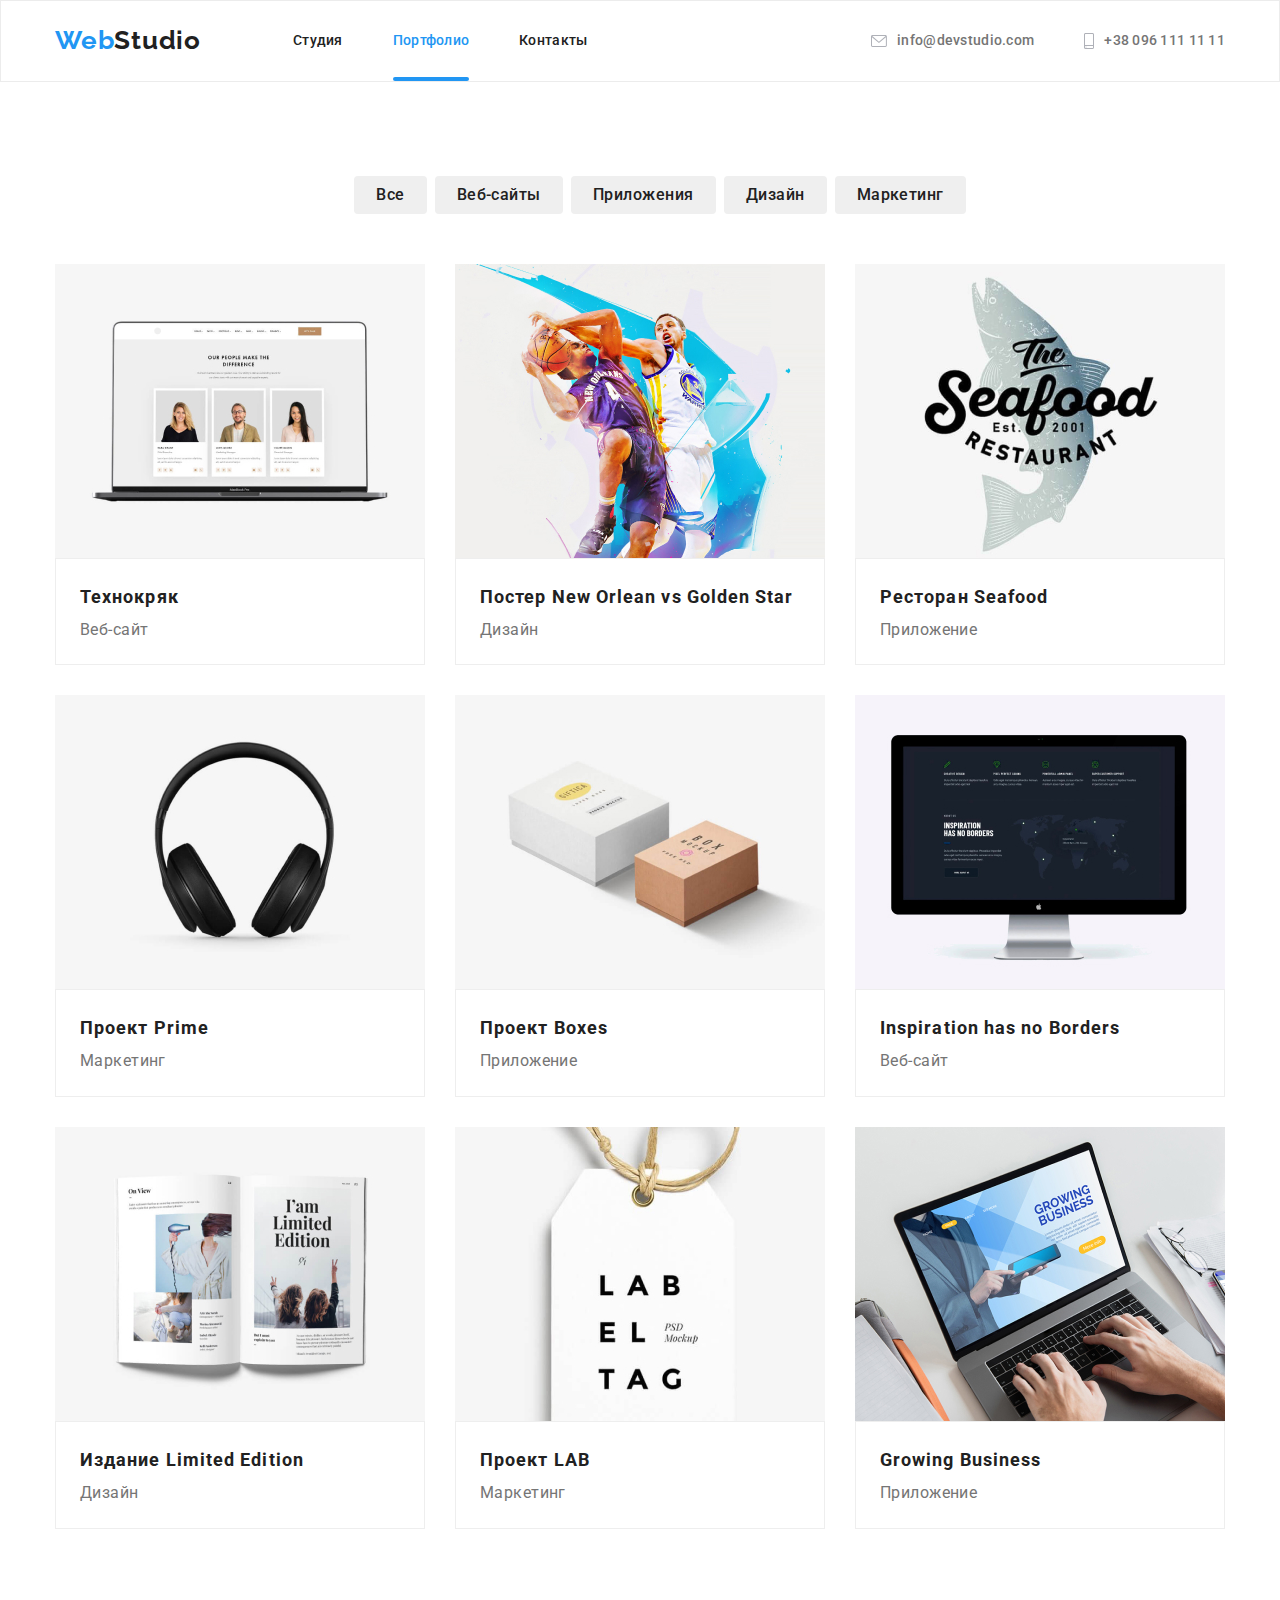
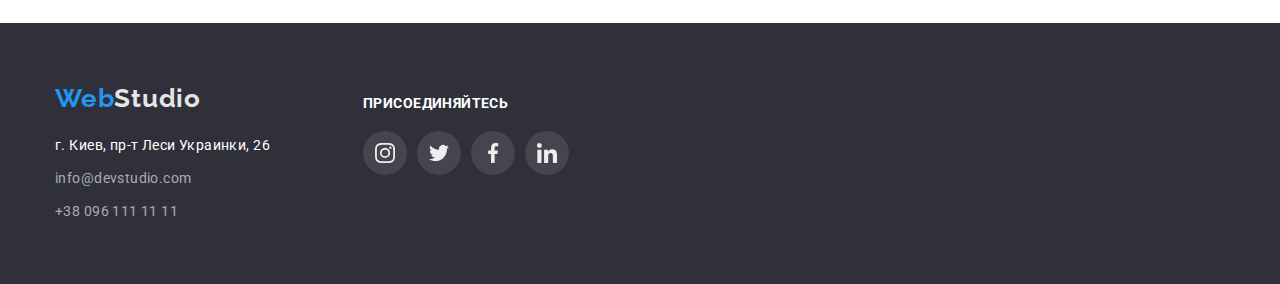
==== portfolio.html @ d17cd8bb "Initial commit" ====
<!DOCTYPE html>
<html lang="ru">
  <head>
    <meta charset="UTF-8" />
    <meta http-equiv="X-UA-Compatible" content="IE=edge" />
    <meta name="viewport" content="width=device-width, initial-scale=1.0" />
    <link
      href="https://fonts.googleapis.com/css2?family=Raleway:wght@700&family=Roboto:wght@400;500;700;900&display=swap"
      rel="stylesheet"
    />
    <link
      href="https://cdnjs.cloudflare.com/ajax/libs/modern-normalize/1.0.0/modern-normalize.min.css"
      rel="stylesheet"
    />
    <link rel="stylesheet" href="./css/styles.css" />
    <title>Портфолио</title>
  </head>
  <body class="body">
    <main>
      <header class="header portfolio-header">
        <div class="container main-nav">
          <nav class="header-nav">
            <a class="link logo" href="./index.html" lang="en"
              >Web<span class="logo-studio">Studio</span></a
            >
            <ul class="list header-list">
              <li class="header-item">
                <a class="link header-link" href="./index.html"> Студия</a>
              </li>
              <li class="header-item">
                <a class="link header-link current" href="./portfolio.html">
                  Портфолио</a
                >
              </li>
              <li class="header-item">
                <a class="link header-link" href="">Контакты</a>
              </li>
            </ul>
          </nav>
          <ul class="list header-list">
            <li class="header-item">
              <a
                class="link header-link-contakts"
                href="mailto:info@devstudio.com"
              >
                <svg class="header-contakts-icon" width="16" height="12">
                  <use href="./images/icons.svg#icon-envelope"></use>
                </svg>
                info@devstudio.com</a
              >
            </li>
            <li class="header-item">
              <a class="link header-link-contakts" href="tel:+380961111111">
                <svg class="header-contakts-icon" width="10" height="16">
                  <use href="./images/icons.svg#icon-smartphone"></use>
                </svg>
                +38 096 111 11 11</a
              >
            </li>
          </ul>
        </div>
      </header>
      <section class="portfolio-works">
        <div class="container">
          <h1 class="portfolio-title">Наши работы</h1>
          <ul class="list menu-list">
            <li class="menu-item">
              <button class="portfolio-menu" type="button">Все</button>
            </li>
            <li class="menu-item">
              <button class="portfolio-menu" type="button">Веб-сайты</button>
            </li>
            <li class="menu-item">
              <button class="portfolio-menu" type="button">Приложения</button>
            </li>
            <li class="menu-item">
              <button class="portfolio-menu" type="button">Дизайн</button>
            </li>
            <li class="menu-item">
              <button class="portfolio-menu" type="button">Маркетинг</button>
            </li>
          </ul>

          <ul class="list portfolio-list">
            <li class="portfolio-item">
              <a class="link portfolio-link" href="">
                <div class="portfolio-container">
                  <img
                    class="portfolio-img"
                    src="./images/portfolio-img1.jpg"
                    alt="Ноутбук с открытым веб-сайтом"
                    width="370"
                    height="294"
                  />
                  <div class="portfolio-slider">
                    <p class="slider-text">
                      Ресурс пропонує комплексні пропозиції з різним рівнем
                      функціоналу та сервісів. Все це дозволить відвідувачу
                      отримати вичерпні відомості про компанію чи приватну
                      особу.
                    </p>
                  </div>
                </div>
                <div class="portfolio-descript">
                  <h2 class="example-title">Технокряк</h2>
                  <p class="example-desc">Веб-сайт</p>
                </div>
              </a>
            </li>
            <li class="portfolio-item">
              <a class="link portfolio-link" href="">
                <div class="portfolio-container">
                  <img
                    class="portfolio-img"
                    src="./images/portfolio-img2.jpg"
                    alt="Два игрока баскетболиста борятся за мяч"
                    width="370"
                    height="294"
                  />
                  <div class="portfolio-slider">
                    <p class="slider-text">
                      Ресурс пропонує комплексні пропозиції з різним рівнем
                      функціоналу та сервісів. Все це дозволить відвідувачу
                      отримати вичерпні відомості про компанію чи приватну
                      особу.
                    </p>
                  </div>
                </div>
                <div class="portfolio-descript">
                  <h2 class="example-title">
                    Постер New Orlean vs Golden Star
                  </h2>
                  <p class="example-desc">Дизайн</p>
                </div>
              </a>
            </li>
            <li class="portfolio-item">
              <a class="link portfolio-link" href="">
                <div class="portfolio-container">
                  <img
                    class="portfolio-img"
                    src=".//images/portfolio-img3.jpg "
                    alt="Название ресторана на фоне рыбы"
                    width="370"
                    height="294"
                  />
                  <div class="portfolio-slider">
                    <p class="slider-text">
                      Ресурс пропонує комплексні пропозиції з різним рівнем
                      функціоналу та сервісів. Все це дозволить відвідувачу
                      отримати вичерпні відомості про компанію чи приватну
                      особу.
                    </p>
                  </div>
                </div>
                <div class="portfolio-descript">
                  <h2 class="example-title">Ресторан Seafood</h2>
                  <p class="example-desc">Приложение</p>
                </div>
              </a>
            </li>
            <li class="portfolio-item">
              <a class="link portfolio-link" href="">
                <div class="portfolio-container">
                  <img
                    class="portfolio-img"
                    src="./images/portfolio-img4.jpg"
                    alt="Беспроводные наушники"
                    width="370"
                    height="294"
                  />
                  <div class="portfolio-slider">
                    <p class="slider-text">
                      Ресурс пропонує комплексні пропозиції з різним рівнем
                      функціоналу та сервісів. Все це дозволить відвідувачу
                      отримати вичерпні відомості про компанію чи приватну
                      особу.
                    </p>
                  </div>
                </div>
                <div class="portfolio-descript">
                  <h2 class="example-title">Проект Prime</h2>
                  <p class="example-desc">Маркетинг</p>
                </div>
              </a>
            </li>
            <li class="portfolio-item">
              <a class="link portfolio-link" href="">
                <div class="portfolio-container">
                  <img
                    class="portfolio-img"
                    src="./images/portfolio-img5.jpg"
                    alt="Два коробка"
                    width="370"
                    height="294"
                  />
                  <div class="portfolio-slider">
                    <p class="slider-text">
                      Ресурс пропонує комплексні пропозиції з різним рівнем
                      функціоналу та сервісів. Все це дозволить відвідувачу
                      отримати вичерпні відомості про компанію чи приватну
                      особу.
                    </p>
                  </div>
                </div>
                <div class="portfolio-descript">
                  <h2 class="example-title">Проект Boxes</h2>
                  <p class="example-desc">Приложение</p>
                </div>
              </a>
            </li>
            <li class="portfolio-item">
              <a class="link portfolio-link" href="">
                <div class="portfolio-container">
                  <img
                    class="portfolio-img"
                    src="./images/portfolio-img6.jpg"
                    alt="Монитор с открытым веб-сайтом"
                    width="370"
                    height="294"
                  />
                  <div class="portfolio-slider">
                    <p class="slider-text">
                      Ресурс пропонує комплексні пропозиції з різним рівнем
                      функціоналу та сервісів. Все це дозволить відвідувачу
                      отримати вичерпні відомості про компанію чи приватну
                      особу.
                    </p>
                  </div>
                </div>
                <div class="portfolio-descript">
                  <h2 class="example-title">Inspiration has no Borders</h2>
                  <p class="example-desc">Веб-сайт</p>
                </div>
              </a>
            </li>
            <li class="portfolio-item">
              <a class="link portfolio-link" href="">
                <div class="portfolio-container">
                  <img
                    class="portfolio-img"
                    src="./images/portfolio-img7.jpg"
                    alt="Развернутый женский журнал"
                    width="370"
                    height="294"
                  />
                  <div class="portfolio-slider">
                    <p class="slider-text">
                      Ресурс пропонує комплексні пропозиції з різним рівнем
                      функціоналу та сервісів. Все це дозволить відвідувачу
                      отримати вичерпні відомості про компанію чи приватну
                      особу.
                    </p>
                  </div>
                </div>
                <div class="portfolio-descript">
                  <h2 class="example-title">Издание Limited Edition</h2>
                  <p class="example-desc">Дизайн</p>
                </div>
              </a>
            </li>
            <li class="portfolio-item">
              <a class="link portfolio-link" href="">
                <div class="portfolio-container">
                  <img
                    class="portfolio-img"
                    src="./images/portfolio-img8.jpg"
                    alt="Бумажная бирка с логотипом"
                    width="370"
                    height="294"
                  />
                  <div class="portfolio-slider">
                    <p class="slider-text">
                      Ресурс пропонує комплексні пропозиції з різним рівнем
                      функціоналу та сервісів. Все це дозволить відвідувачу
                      отримати вичерпні відомості про компанію чи приватну
                      особу.
                    </p>
                  </div>
                </div>
                <div class="portfolio-descript">
                  <h2 class="example-title">Проект LAB</h2>
                  <p class="example-desc">Маркетинг</p>
                </div>
              </a>
            </li>
            <li class="portfolio-item">
              <a class="link portfolio-link" href="">
                <div class="portfolio-container">
                  <img
                    class="portfolio-img"
                    src="./images/portfolio-img9.jpg"
                    alt="Человек за ноутбуком с открытым приложением"
                    width="370"
                    height="294"
                  />
                  <div class="portfolio-slider">
                    <p class="slider-text">
                      Ресурс пропонує комплексні пропозиції з різним рівнем
                      функціоналу та сервісів. Все це дозволить відвідувачу
                      отримати вичерпні відомості про компанію чи приватну
                      особу.
                    </p>
                  </div>
                </div>
                <div class="portfolio-descript">
                  <h2 class="example-title">Growing Business</h2>
                  <p class="example-desc">Приложение</p>
                </div>
              </a>
            </li>
          </ul>
        </div>
      </section>
    </main>

    <footer class="footer">
      <div class="container">
        <div class="footer-container">
          <div class="footer-contacts">
            <a class="link logo footer-logo" href="./index.html" lang="en"
              >Web<span class="logo-studio-footer">Studio</span></a
            >
            <address class="footer-address">
              <p>г. Киев, пр-т Леси Украинки, 26</p>
              <a class="link footer-link" href="mailto:info@devstudio.com">
                info@devstudio.com</a
              >
              <br />
              <a class="link footer-link" href="tel:+380961111111">
                +38 096 111 11 11</a
              >
            </address>
          </div>
          <div class="social-footer">
            <h3 class="footer-social-title">ПРИСОЕДИНЯЙТЕСЬ</h3>
            <ul class="list footer-social">
              <li class="social-link-item">
                <a class="social-link-footer" href="">
                  <svg class="icon-social" width="20" height="20">
                    <use href="./images/icons.svg#icon-instagram-2"></use>
                  </svg>
                </a>
              </li>
              <li class="social-link-item">
                <a class="social-link-footer" href="">
                  <svg class="icon-social" width="20" height="20">
                    <use href="./images/icons.svg#icon-twitter-1"></use>
                  </svg>
                </a>
              </li>
              <li class="social-link-item">
                <a class="social-link-footer" href="">
                  <svg class="icon-social" width="20" height="20">
                    <use href="./images/icons.svg#icon-facebook-1"></use>
                  </svg>
                </a>
              </li>
              <li class="social-link-item">
                <a class="social-link-footer" href="">
                  <svg class="icon-social" width="20" height="20">
                    <use href="./images/icons.svg#icon-linkedin-1"></use>
                  </svg>
                </a>
              </li>
            </ul>
          </div>
        </div>
      </div>
    </footer>
  </body>
</html>
---- css/styles.css ----
:root {
    /*   Цветовая палитра  */
    --bakrnd-color-first: #E5E5E5;
    --bakrnd-color-second: #F5F4FA;
    --footer-color: #2F303A;
    --text-color-first: #757575;
    --text-color-tittle: #212121;
    --text-color-footer: rgba(255, 255, 255, 0.6);
    --text-banner-color: #FFFFFF;
    --accent-color: #2196F3;

    /*Шрифты */
    --first-font: "Roboto";
    --logo-font: "Raleway";

    --transition-duration: 250ms;
    --time-funcsion: cubic-bezier(0.4, 0, 0.2, 1);
    --animation-time: 250ms cubic-bezier(0.4, 0, 0.2, 1);
}

/*   Основные стили */
body {
    font-family: "Roboto","Raleway", sans-serif;
    color: var(--text-color-first);
    font-weight: 400;
    font-size: 14px;
    
    letter-spacing: 0.03em;
}

.container{
    width: 1200px;
    padding-right: 15px;
    padding-left: 15px;
    margin-left: auto;
    margin-right: auto;
   
}


 ul, h1, h2, h3, p {
    margin: 0;
}
.main{
    line-height: 1.71;
}
.link {
    color: var(--text-color-tittle);
    text-decoration: none;
}

.list {
    list-style: none;
}


.link:hover,
.link:focus,
.link:active {
    color: var(--accent-color);
    fill: currentColor;
}

.footer,
.banner {
    background-color: var(--footer-color);
}

.header-nav .header-link.current {
    color: var(--accent-color);
}

/*   Стили хедера  */
.header-link{
    position: relative;
    display: block;
    padding-top: 32px;
    padding-bottom: 32px;
    transition: color var(--animation-time);
}
.header-link::after {
    content: '';
    display: block;
    width: 100%;
    height: 4px;
    background-color: #2196F3;
    border-radius: 2px;
    position: absolute;
    left: 0;
    bottom: 0;
   opacity: 0;
   transition: opacity 250ms var(--time-funcsion);
}

.header-link.current::after{
    opacity: 1;
}

.main-nav{
    display: flex;
    align-items: center;
    margin-left: auto;
    align-self: flex-end;
    height: 80px;

    }

.header-nav{
    display: flex;
}    
.logo{
    padding-top: 24px;
    padding-bottom: 25px;
  
}
.header-list {
    display: flex;
    padding-left: 0px;
    margin-left: auto;
    font-weight: 500;
    font-size: 14px;
    line-height: 1.14;
    letter-spacing: 0.02em;
    justify-content: center;
    
  
}
.header-link-contakts{
    display: flex;
    align-items: center;
    transition: fill var(--animation-time);
}
.header-list .header-item{
    margin-right: 50px;
    fill: #afb1b8;
  

}


.header-list .header-item:last-child{
    margin-right: 0px;
}

.header-link-contakts {

    color: var(--text-color-first);
    height: 16px;
    gap: 10px;
}

.logo {
    display: flex;
    margin-right: 93px;
    width: 145px;
    height: 31px;
    color: var(--accent-color);
    font-family: var(--logo-font);
    font-weight: 700;
    font-size: 26px;
    line-height: 1.19;
    letter-spacing: 0.03em;
}

.logo-studio {
    color: var(--text-color-tittle);

}
.list-techology{
    display: flex;
}
.technology-item{
    width: 270px;
}
/*   Стили футера  */
.footer{
padding-top: 60px;
padding-bottom: 60px;
}

.footer-logo{
padding: 0;
margin-bottom: 20px;


}
.footer-address {
    color: var(--text-banner-color);
    font-style: normal;
    line-height: 1.71;
}

.footer-link {
    display: inline-block;
    margin-top: 9px;
    color: var(--text-color-footer);
    transition: color var(--animation-time);

}

.logo-studio-footer{
    color: var(--bakrnd-color-first);

}

.footer-social-title{
    font-family: 'Roboto';
        font-weight: 700;
        font-size: 14px;
        line-height: 16px;
        letter-spacing: 0.03em;
        text-transform: uppercase;
        color: #FFFFFF;
        padding-top: 12px;
        padding-bottom: 20px;
}
.footer-container{
    display: flex;
    
}
.footer-contacts{
    display: inline-block;
    padding-right: 70px;
}
.social-footer{
    display: inline-block;
   
    width: 206px;
    height: 80px;
 
}

.footer-social {
    display: flex;
    padding-bottom: 30px;
    padding-left: 0px;
    justify-content: center;
}

.social-link-footer {
    display: flex;
    width: 44px;
    height: 44px;
    border: 0;
    border-radius: 50%;
    justify-content: center;
    align-items: center;
    color: #EEEEEE;
    background: rgba(255, 255, 255, 0.1);
    transition: background-color var(--animation-time);

}

.social-link-item {
    display: flex;


}

.social-link-item:not(:last-child) {
    margin-right: 10px;
}

.icon-social {
    fill: currentColor
}

.social-link-footer:hover,
.social-link-footer:focus {
    color: #EEEEEE;
    background-color: var(--accent-color);
}


/*   Стили main  */
.banner-title{
margin-left: auto;
margin-right: auto;
margin-bottom: 30px;
}
.banner-button {
    display: block;
    font-family: var(--first-font);
    color: var(--text-banner-color);
    font-weight: 700;
    font-size: 16px;
    line-height: 1.88;
    letter-spacing: 0.06em;
    margin-left: auto;
    margin-right: auto;
    padding: 10px 32px;
    background-color: var(--accent-color);
    box-shadow: 0px 4px 4px rgba(0, 0, 0, 0.15);
    border-radius: 4px;
    transition: color var(--animation-time);
}

.banner{
    padding-top: 200px;
    padding-bottom: 200px;
    background-image: linear-gradient(rgba(47, 48, 58, 0.4), rgba(47, 48, 58, 0.4)), url(../images/header-img.jpg);
    background-color: rgba(47, 48, 58, 0.4);
    background-repeat: no-repeat;
    background-position: center;
    box-shadow: 0px 4px 4px rgba(0, 0, 0, 0.25);
    max-width: 1600px;
    max-height: 600px;
    margin-left: auto;
    margin-right: auto;
 
    
}
.title {
    color: var(--text-color-tittle);
    font-size: 14px;
    font-weight: 700;
    line-height: 1.14;
}

.backdrop {
    position: fixed;
    top: 0;
    left: 0;
    width: 100%;
    height: 100%;
    background-color: rgba(0, 0, 0, 0.2);
    opacity: 1;
    visibility: visible;
        transition: opacity 250ms cubic-bezier(0.4, 0, 0.2, 1), visibility 250ms cubic-bezier(0.4, 0, 0.2, 1);
}

.backdrop.is-hidden {
    opacity: 0;
    visibility: hidden;
}

.modal {
    position: absolute;
    top: 50%;
    left: 50%;
    background-color: var(--bakrnd-color-second);
    min-width: 528px;
    min-height: 581px;
    box-shadow: 0px 1px 3px rgb(0 0 0 / 12%), 0px 1px 1px rgb(0 0 0 / 14%), 0px 2px 1px rgb(0 0 0 / 20%);
    border-radius: 4px;
    opacity: 1;
    transform: scale(1) translate(-50%, -50%);
transition: transform 250ms cubic-bezier(0.4, 0, 0.2, 1);
    
           
}

.close-button {
    position: absolute;
    top: 8px;
    right: 8px;
    width: 30px;
    height: 30px;
    border-radius: 50%;
    border: 1px solid rgba(0, 0, 0, 0.1);
    padding: 0;
    cursor: pointer;
    fill: #000000;
    background-color: rgba(255, 255, 255, 1);
    transition: fill var(--animation-time);
}

.icon-close {
    position: absolute;
    top: 50%;
    left: 50%;
    transform: translate(-50%, -50%);
}

.close-button:hover,
.close-button:focus {
    fill: var(--accent);
}

.list-techology{
    padding: 0;
    justify-content: space-between;
    height: 101px;
    

}
.icon-box{
    display: flex;
    justify-content: center;
    align-items: center;
    width: 270px;
    height: 120px;
    border-radius: 4px;
    background-color: var(--bakrnd-color-second);
    margin-bottom: 30px;
}
.techology-item{
    width: 270px;
    
}
.technology-item:not(:first-child) {
    margin-left: 30px;
}
.techology-item-title{
    margin-bottom: 10px;
}

.techology{
    padding-top: 94px;
    padding-bottom: 94px;
}

.technology-title{
    display: none;
}
.works{
padding-top: 94px;
padding-bottom: 94px;
}

  .works-list{
    display: flex;
    justify-content: space-between;
    padding-left: 0px;
    
  }

  .works-title{
    margin-bottom: 50px;
    
  }

  .works-img, .team-img, .portfolio-img{
    display: block;
  }
  .works-item{
    position: relative;
  }
.item-overlay{
    position: absolute;
        bottom: 0;
        left: 0;
        width: 100%;
        height: 70px;
        background-color: rgba(47, 48, 58, 0.8);
        display: flex;
        justify-content: center;
        align-items: center;
}

  .overlay-text{
    font-size: 14px;
        font-weight: 700;
        line-height: 1.14;
        text-transform: uppercase;
        color: var(--text-banner-color);
        margin: 0;
  }
  .team{
    background-color: var(--bakrnd-color-second);
    padding-top: 94px;
    padding-bottom: 94px;
  }
  .team-list{
    display: flex;
    padding-left: 0px;
  
    justify-content: space-between;
  }
.team-item{
background: #FFFFFF;
    box-shadow: 0px 1px 3px rgba(0, 0, 0, 0.12), 0px 1px 1px rgba(0, 0, 0, 0.14), 0px 2px 1px rgba(0, 0, 0, 0.2);
    border-radius: 0px 0px 4px 4px;
}

.team-item:not(:first-child) {
    margin-left: 30px;
}
  .team-title, .clients-title{

    margin-bottom: 50px;
  }
.team-title,
.works-title,.clients-title {
    font-size: 36px;
    line-height: 1.17;
    text-align: center;
}
.team-descript{
background: #FFFFFF;
    padding: 30px 0px;
}

.team-worker-name {
   
    font-weight: 500;
    font-size: 16px;
    line-height: 1.188;
    text-align: center;
}

.team-worker-descr {
    margin-top: 10px;
    font-size: 16px;
    line-height: 1.188;
    text-align: center;
}
.team-social{
    display: flex;
    padding-top: 16px;
    padding-left: 0px;
    justify-content: center;
}
.social-link{
    display: flex;
    width: 44px;
    height: 44px;
    border: 0;
    border-radius: 50%;
justify-content: center;
    align-items: center;
    color: #afb1b8;
    transition: fill var(--animation-time);
    transition: background-color var(--animation-time);
   
}
.social-link-item{
display: flex;


}
.social-link-item:not(:last-child) {
    margin-right: 10px;
}
.icon-social{
    fill: currentColor;
    transition: color var(--animation-time);
    transition: background-color var(--animation-time);
}

.social-link:hover,
.social-link:focus {
    color: #EEEEEE;
    background-color: var(--accent-color);
}
.clients{
 
    padding-top: 94px;
    padding-bottom: 94px;
}
.clients-list{
        display: flex;
        justify-content: space-between;
        padding-left: 0px;
        transition: color var(--animation-time);
}
.banner-title {
    color: var(--text-banner-color);
    font-weight: 900;
    font-size: 44px;
    line-height: 1.36;
    letter-spacing: 0.06em;
    text-align: center;
    text-transform: uppercase;
}
.clients-link{

color: #afb1b8;
   width: 100%;
   height: 100%;
display: flex;
    justify-content: center;
    align-items: center;
    transition: border var(--animation-time);
    
    
}

.clients-item{
display: flex;
    justify-content: center;
    align-items: center;
    height: 92px;
    width: 170px;
    border:  1px solid #AFB1B8;
    border-radius: 4px;
    fill:#afb1b8;
 

}
.clients-icon{
   
    fill: #afb1b8;
    transition: fill var(--animation-time);
    
}
.clients-link:hover svg, .clients-link:focus svg{
    fill: currentColor;
}


.clients-icon:hover,
.clients-icon:focus {
    fill: currentColor;
}
.clients-item:hover, .clients-item:focus{
    border-color: #2196F3;
    fill: currentColor;
 
}


/* Портфолио стили */
.portfolio-header{
    border: 1px solid #ECECEC;
}
.portfolio-works{
    padding-top: 94px;
    padding-bottom: 94px;
}
.example-title {
    color: var(--text-color-tittle);
    font-weight: 700;
    font-size: 18px;
    line-height: 2;
    letter-spacing: 0.06em;
}
.portfolio-title{
    display: none;
}
.menu-list{
    display: flex;
    justify-content: center;
    margin-bottom: 50px;

}
.portfolio-descript{
    border: 1px solid #EEEEEE;
    padding: 20px 24px;
}


.example-desc {
    color: var(--text-color-first);
    font-size: 16px;
    line-height: 1.86;
}


.portfolio-menu {
    padding: 6px 22px;
    border: 0;
    border-radius: 4px;
    font-family: var(--first-font);
    color: var(--text-color-tittle);
    font-weight: 500;
    font-size: 16px;
    line-height: 1.6;
    text-align: center;
    letter-spacing: 0.03em;
    cursor: pointer;
    transition: background-color var(--transition-duration) var(--time-funcsion),
            color var(--transition-duration) var(--time-funcsion),
            box-shadow var(--transition-duration) var(--time-funcsion);
}

.menu-item:not(:last-child) {
    margin-right: 8px;
}
.portfolio-menu:hover,
.portfolio-menu:focus {
    color: var(--text-banner-color);
    background-color: var(--accent-color);
    box-shadow: 0px 3px 1px rgba(0, 0, 0, 0.1), 0px 1px 2px rgba(0, 0, 0, 0.08), 0px 2px 2px rgba(0, 0, 0, 0.12);
}

.portfolio-container{
    position: relative;
    overflow: hidden;
}



.portfolio-list{
    display: flex;
    padding-left: 0px;
    flex-wrap: wrap;
    gap: 30px;
    justify-content: space-between;
    align-content: space-between;
}
.portfolio-link{
    display: block;
    transition: box-shadow var(--animation-time)

}
.portfolio-link:hover, 
.portfolio-link:focus{
box-shadow: 0px 1px 1px rgba(0, 0, 0, 0.12), 0px 4px 4px rgba(0, 0, 0, 0.06), 1px 4px 6px rgba(0, 0, 0, 0.16);
}

.slider-text {
    font-weight: 400;
        color: #fff;
        font-size: 18px;
        line-height: 1.5;
        padding: 63px 24px 63px 24px;
        margin: 0;
}

.portfolio-slider{

    position: absolute;
        bottom: -1%;
        width: 100%;
        height: 100%;
        background-color: rgba(33, 150, 243, 0.9);
        transform: translateY(100%);
        transition: transform 250ms cubic-bezier(0.4, 0, 0.2, 1);
      
     
}
.portfolio-link:hover .portfolio-slider
 {
    transform: translateY(0);
}
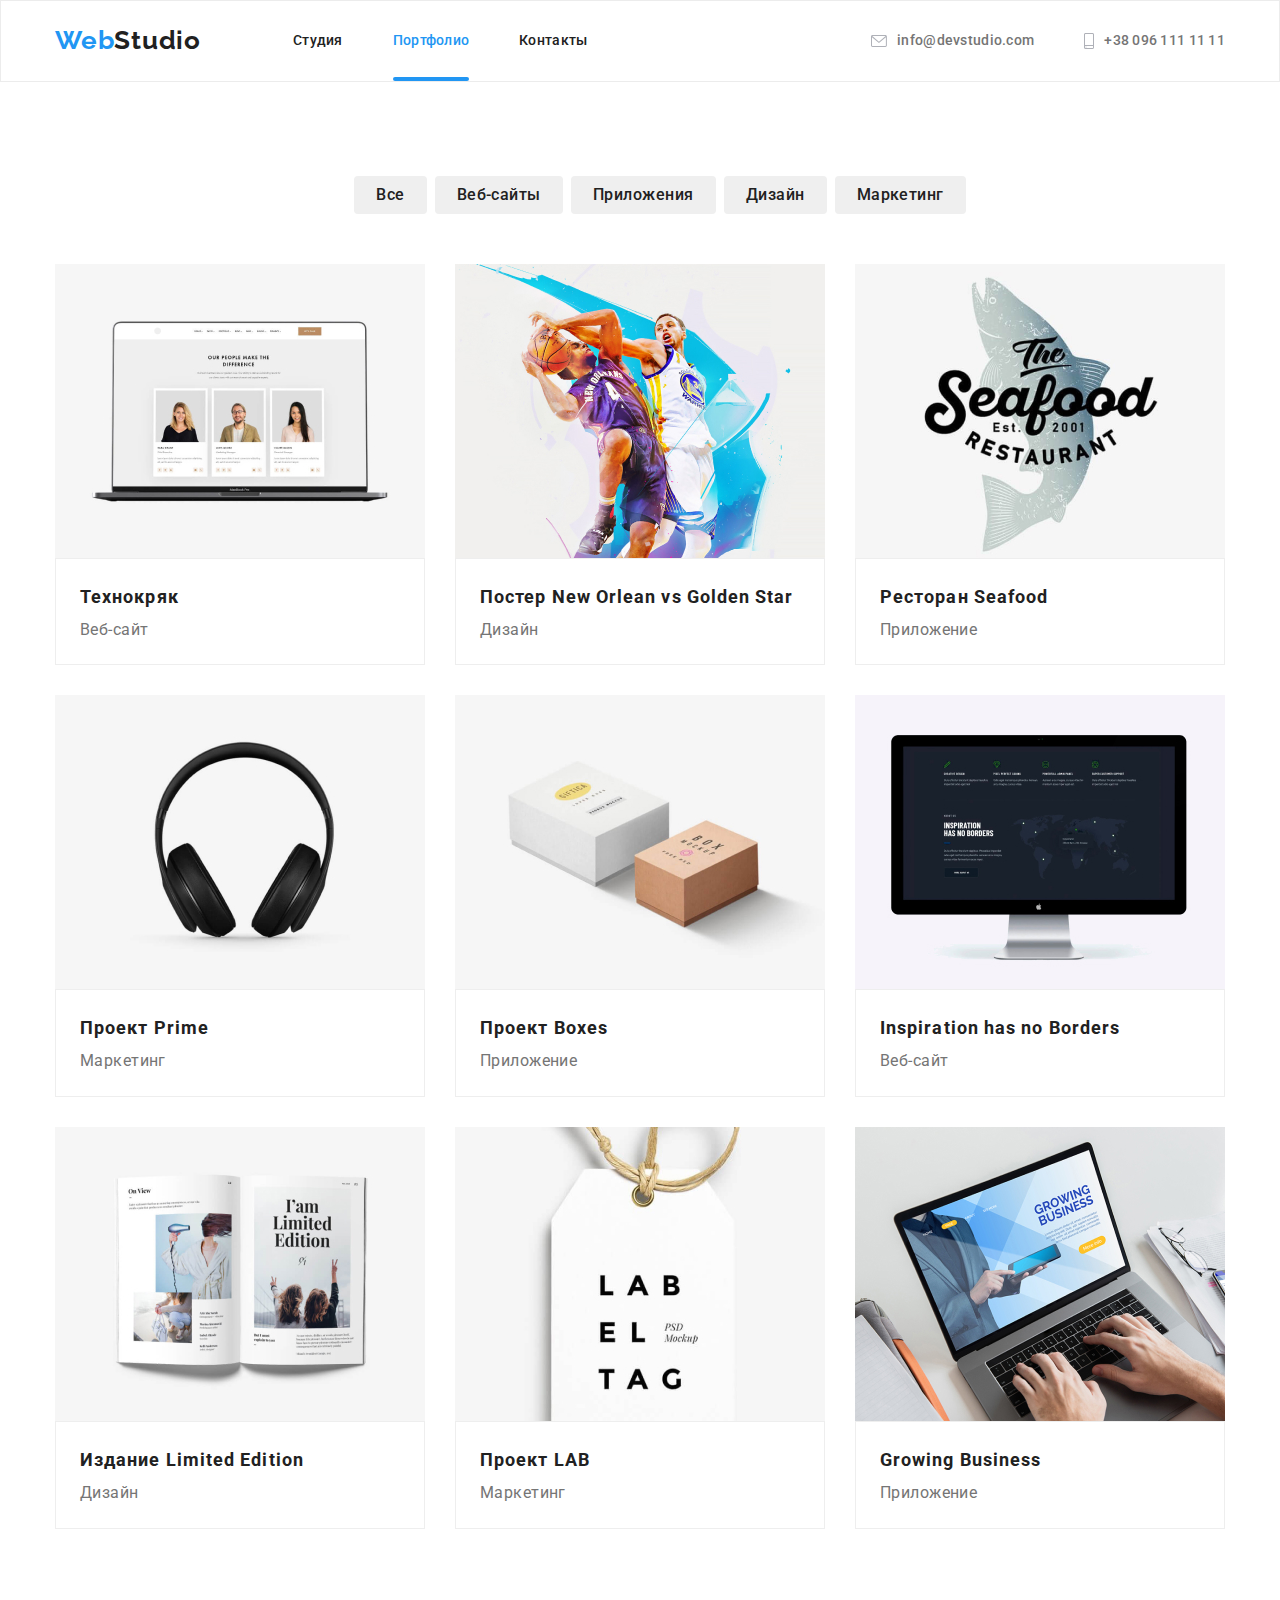
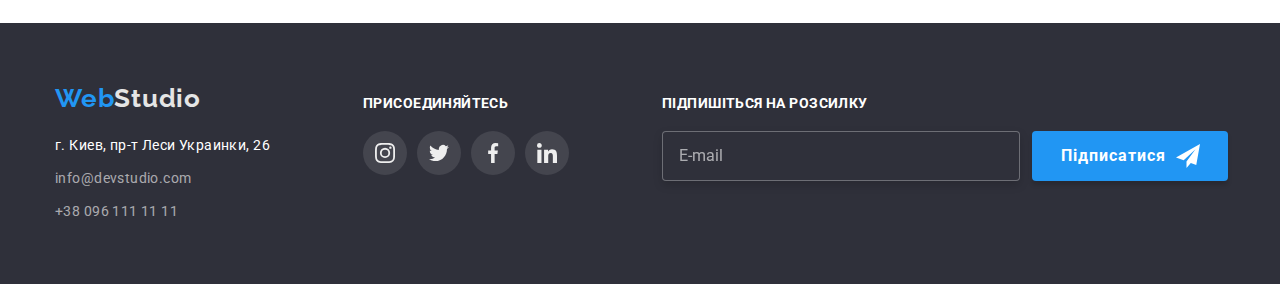
==== commit 3522e553: "First old version from notebook" ====
--- a/portfolio.html
+++ b/portfolio.html
@@ -365,6 +365,25 @@
               </li>
             </ul>
           </div>
+          <div class="footer-form-container">
+            <h3 class="footer-social-title">Підпишіться на розсилку</h3>
+            <p class="title-subscribe"></p>
+            <div class="footer-form-fild">
+              <label for="footer-subscribe" class="footer-form-lable"></label>
+              <input
+                id="footer-subscribe"
+                type="email"
+                name="email"
+                class="footer-subscribe"
+                placeholder="E-mail"
+              />
+              <button type="submit" class="button button-footer">
+                <svg class="button-footer-icon" width="24px" height="24px">
+                  <use href="./images/icons.svg#icon-icon-send"></use></svg
+                >Підписатися
+              </button>
+            </div>
+          </div>
         </div>
       </div>
     </footer>
--- a/css/styles.css
+++ b/css/styles.css
@@ -53,6 +53,18 @@
     list-style: none;
 }
 
+.visually-hidden {
+    position: absolute;
+    width: 1px;
+    height: 1px;
+    margin: -1px;
+    border: 0;
+    padding: 0;
+    white-space: nowrap;
+    clip-path: inset(100%);
+    clip: rect(0 0 0 0);
+    overflow: hidden;
+}
 
 .link:hover,
 .link:focus,
@@ -224,7 +236,7 @@
 }
 .social-footer{
     display: inline-block;
-   
+    
     width: 206px;
     height: 80px;
  
@@ -271,6 +283,72 @@
     background-color: var(--accent-color);
 }
 
+.footer-form-container{
+margin-left: 93px;
+}
+
+.footer-form {
+    display: flex;
+    margin-right: 0;
+}
+
+.footer-form-fild {
+    display: flex;
+    margin-bottom: 0px;
+}
+
+
+.footer-subscribe {
+    width: 358px;
+    height: 50px;
+    background-color: var(--footer-color);
+    border: 1px solid rgba(255, 255, 255, 0.3);
+    filter: drop-shadow(0px 4px 4px rgba(0, 0, 0, 0.15));
+    border-radius: 4px;
+    margin-right: 12px;
+    padding-right: 5px;
+    padding-left: 16px;
+    color: var(--text-banner-color);
+    transition: border var(--animation-time);
+}
+
+.footer-subscribe:focus {
+    transition: border var(--animation-time);
+}
+
+.footer-subscribe::placeholder {
+    width: 47px;
+    height: 20px;
+    font-weight: 400;
+    font-size: 16px;
+    line-height: 1.25;
+    align-items: center;
+    color: rgba(255, 255, 255, 0.6);
+}
+.button-footer {
+    position: relative;
+
+    border-radius: 4px;
+    border: none;
+    background-color: var(--accent-color);
+    color: var(--text-banner-color);
+    height: 50px;
+
+    font-weight: 700;
+    font-size: 16px;
+    line-height: 1.88;
+    letter-spacing: 0.06em;
+
+    padding: 10px 62px 10px 29px;
+    box-shadow: 0px 4px 4px rgba(0, 0, 0, 0.15);
+    cursor: pointer;
+}
+
+.button-footer-icon {
+    position: absolute;
+    top: 13px;
+    right: 28px;
+}
 
 /*   Стили main  */
 .banner-title{
@@ -341,11 +419,12 @@
     background-color: var(--bakrnd-color-second);
     min-width: 528px;
     min-height: 581px;
+    padding: 40px;
     box-shadow: 0px 1px 3px rgb(0 0 0 / 12%), 0px 1px 1px rgb(0 0 0 / 14%), 0px 2px 1px rgb(0 0 0 / 20%);
     border-radius: 4px;
     opacity: 1;
     transform: scale(1) translate(-50%, -50%);
-transition: transform 250ms cubic-bezier(0.4, 0, 0.2, 1);
+    transition: transform 250ms cubic-bezier(0.4, 0, 0.2, 1);
     
            
 }
@@ -375,6 +454,164 @@
 .close-button:hover,
 .close-button:focus {
     fill: var(--accent);
+}
+
+.modal-form {
+    display: block;
+}
+
+.title-modal {
+    font-size: 20px;
+    text-align: center;
+    color: var(--primary-text-color);
+    margin-bottom: 12px;
+}
+
+.label-title {
+    display: block;
+    font-size: 12px;
+    line-height: 1.16;
+    letter-spacing: 0.01em;
+    color: var(--text-color);
+}
+
+.form-lable {
+    display: block;
+    margin-bottom: 4px;
+    font-size: 12px;
+    line-height: 1.16;
+    letter-spacing: 0.01em;
+    color: var(--text-color-first);
+}
+
+.form-fild {
+    margin-bottom: 10px;
+}
+
+.modal-position-icon {
+    position: relative;
+}
+
+.modal-icon {
+    position: absolute;
+    top: 50%;
+    left: 15px;
+    transform: translateY(-50%);
+    transition: fill var(--animation-time);
+}
+
+.form-input {
+    display: block;
+    width: 100%;
+    height: 40px;
+    padding-left: 42px;
+    border: 1px solid #21212133;
+    border-radius: 4px;
+    transition: border var(--animation-time);
+    cursor: pointer;
+}
+
+.form-input:focus-within,
+.comment:focus-within {
+    outline: none;
+    border: 1px solid var(--accent-color);
+    border-radius: 4px;
+}
+
+.form-input:focus-within+.modal-icon {
+    fill: var(--accent-color);
+
+    cursor: pointer;
+}
+
+textarea {
+    display: block;
+    resize: none;
+    width: 100%;
+    height: 120px;
+    padding: 12px 16px;
+    cursor: pointer;
+}
+
+textarea::placeholder {
+    color: #75757580;
+}
+
+.label-title-comment {
+    display: block;
+    font-size: 12px;
+    line-height: 1.17;
+    letter-spacing: 0.01em;
+    color: var(--text-color-first);
+    margin-bottom: 4px;
+}
+
+.label-comment {
+    display: block;
+    margin-bottom: 20px;
+}
+
+.comment {
+    border: 1px solid #21212133;
+    border-radius: 4px;
+    transition: border var(--animation-time);
+}
+
+.form-checkbox {
+    display: flex;
+    align-items: center;
+    justify-content: center;
+    margin-bottom: 30px;
+}
+
+.checkbox-title {
+    font-weight: 400;
+    font-size: 14px;
+    line-height: 1.71;
+    color: var(--text-color-first);
+}
+
+.checkbox-icon {
+    display: inline-flex;
+    align-items: center;
+    justify-content: center;
+    width: 16px;
+    height: 15px;
+    outline: 2px solid #212121;
+    outline-offset: -2px;
+    border-radius: 2px;
+    margin-right: 4px;
+
+    transition: background-color var(--animation-time), outline var(--animation-time);
+}
+
+.form-accept:checked+.checkbox-icon {
+    background-color: var(--accent-color);
+    outline: 2px solid var(--accent-color);
+    outline-offset: -2px;
+}
+
+.modal-form-button {
+    display: block;
+    margin-left: auto;
+    margin-right: auto;
+    padding: 10px 56px 10px 55px;
+
+    font-weight: 700;
+
+    line-height: 1.88;
+    align-items: center;
+    text-align: center;
+    letter-spacing: 0.06em;
+
+    color: var(--text-banner-color);
+
+    background: #188ce8;
+    box-shadow: 0px 4px 4px rgba(0, 0, 0, 0.15);
+}
+
+.contract {
+    color: var(--accent-color);
 }
 
 .list-techology{
